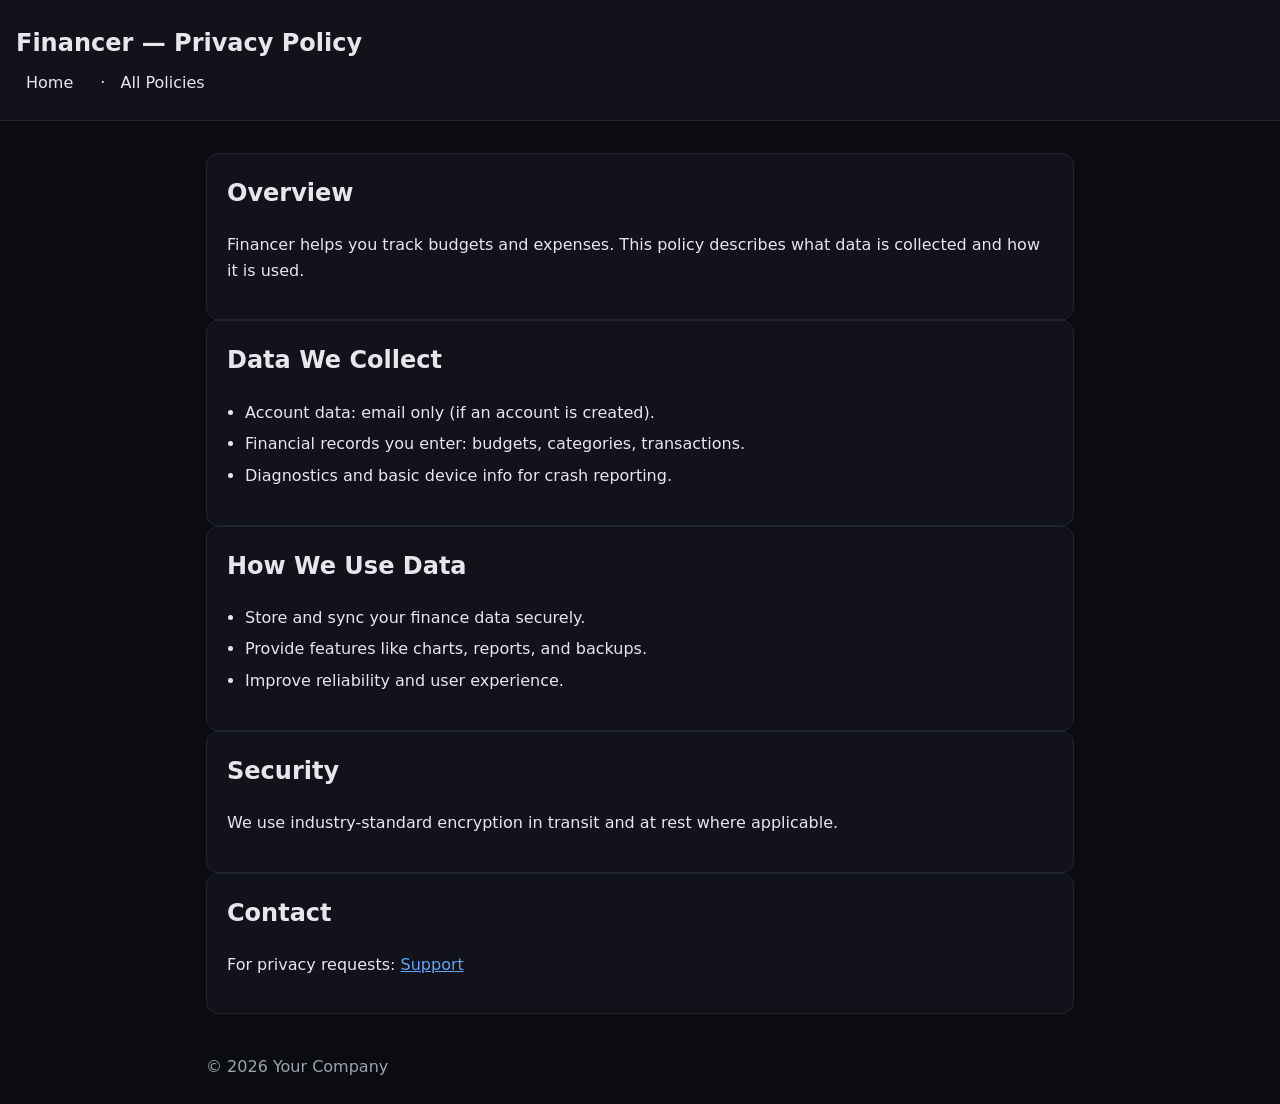
==== docs/privacy-policy/financer/index.html @ ae21d925 "Initialize app policies site" ====
<!DOCTYPE html>
<html lang="en">

<head>
    <meta charset="UTF-8">
    <meta name="viewport" content="width=device-width, initial-scale=1.0">
    <title>Financer — Privacy Policy</title>
    <link rel="stylesheet" href="../../../css/styles.css">
</head>

<body>
    <header>
        <h1>Financer — Privacy Policy</h1>
        <nav><a href="/">Home</a> · <a href="/docs/privacy.html">All Policies</a></nav>
    </header>
    <main>
        <section>
            <h2>Overview</h2>
            <p>Financer helps you track budgets and expenses. This policy describes what data is collected and how it is
                used.</p>
        </section>

        <section>
            <h2>Data We Collect</h2>
            <ul>
                <li>Account data: email only (if an account is created).</li>
                <li>Financial records you enter: budgets, categories, transactions.</li>
                <li>Diagnostics and basic device info for crash reporting.</li>
            </ul>
        </section>

        <section>
            <h2>How We Use Data</h2>
            <ul>
                <li>Store and sync your finance data securely.</li>
                <li>Provide features like charts, reports, and backups.</li>
                <li>Improve reliability and user experience.</li>
            </ul>
        </section>

        <section>
            <h2>Security</h2>
            <p>We use industry-standard encryption in transit and at rest where applicable.</p>
        </section>

        <section>
            <h2>Contact</h2>
            <p>For privacy requests: <a href="/docs/support.html">Support</a></p>
        </section>
    </main>
    <footer>
        <p>&copy; <span id="year"></span> Your Company</p>
    </footer>
    <script>
        document.getElementById('year').textContent = new Date().getFullYear();
    </script>
</body>

</html>
---- css/styles.css ----
/* Basic, readable defaults */
:root {
    --bg: #0b0c10;
    --panel: #12131a;
    --text: #e5e7eb;
    --muted: #9ca3af;
    --accent: #60a5fa
}

* {
    box-sizing: border-box
}

html,
body {
    margin: 0;
    padding: 0;
    background: var(--bg);
    color: var(--text);
    font: 16px/1.6 system-ui, -apple-system, Segoe UI, Roboto, Ubuntu, Cantarell, Noto Sans, sans-serif
}

header {
    padding: 24px 16px;
    background: var(--panel);
    border-bottom: 1px solid #1f2430
}

header h1 {
    margin: 0 0 8px 0;
    font-size: 24px
}

nav a {
    color: var(--text);
    margin-right: 12px;
    text-decoration: none;
    padding: 6px 10px;
    border-radius: 6px
}

nav a:hover {
    background: #1a2030
}

main {
    max-width: 900px;
    margin: 32px auto;
    padding: 0 16px
}

h2 {
    margin-top: 0
}

ul {
    padding-left: 18px
}

li {
    margin: 6px 0
}

section {
    background: var(--panel);
    padding: 20px;
    border: 1px solid #1f2430;
    border-radius: 12px
}

footer {
    max-width: 900px;
    margin: 40px auto 24px;
    padding: 0 16px;
    color: var(--muted)
}

a {
    color: var(--accent)
}
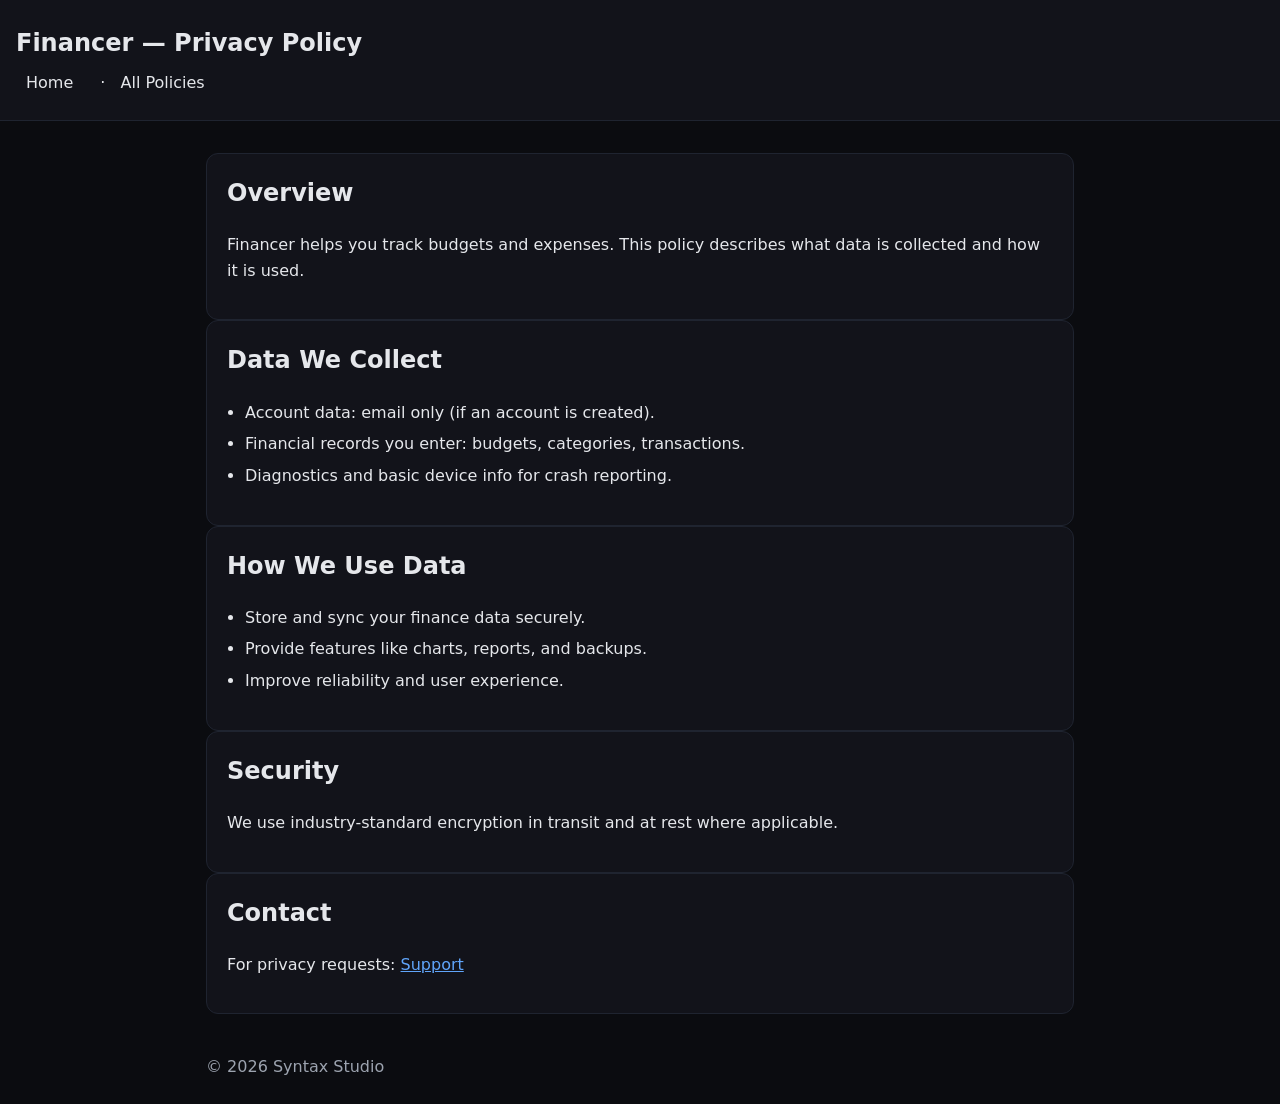
==== commit 6ab6ed07: "modified company name" ====
--- a/docs/privacy-policy/financer/index.html
+++ b/docs/privacy-policy/financer/index.html
@@ -49,7 +49,7 @@
         </section>
     </main>
     <footer>
-        <p>&copy; <span id="year"></span> Your Company</p>
+        <p>&copy; <span id="year"></span> Syntax Studio</p>
     </footer>
     <script>
         document.getElementById('year').textContent = new Date().getFullYear();
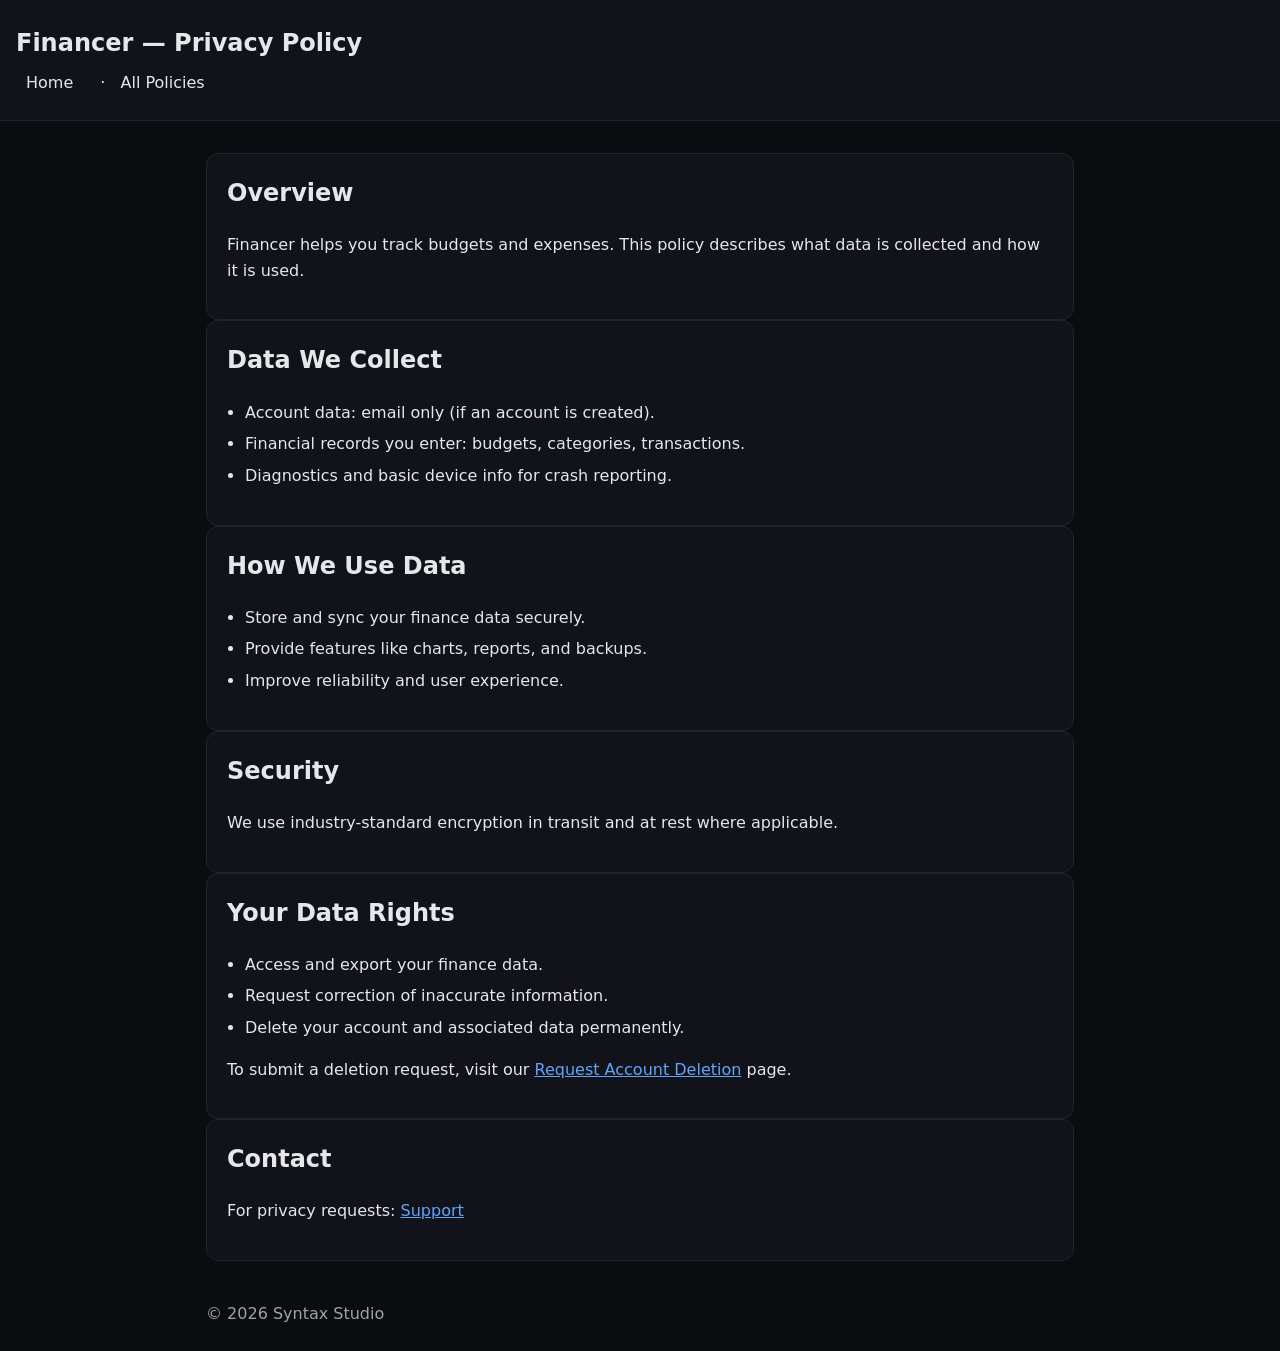
==== commit d77825b4: "added data deletion links" ====
--- a/docs/privacy-policy/financer/index.html
+++ b/docs/privacy-policy/financer/index.html
@@ -44,6 +44,17 @@
         </section>
 
         <section>
+            <h2>Your Data Rights</h2>
+            <ul>
+                <li>Access and export your finance data.</li>
+                <li>Request correction of inaccurate information.</li>
+                <li>Delete your account and associated data permanently.</li>
+            </ul>
+            <p>To submit a deletion request, visit our <a href="/docs/delete-account.html">Request Account Deletion</a>
+                page.</p>
+        </section>
+
+        <section>
             <h2>Contact</h2>
             <p>For privacy requests: <a href="/docs/support.html">Support</a></p>
         </section>
